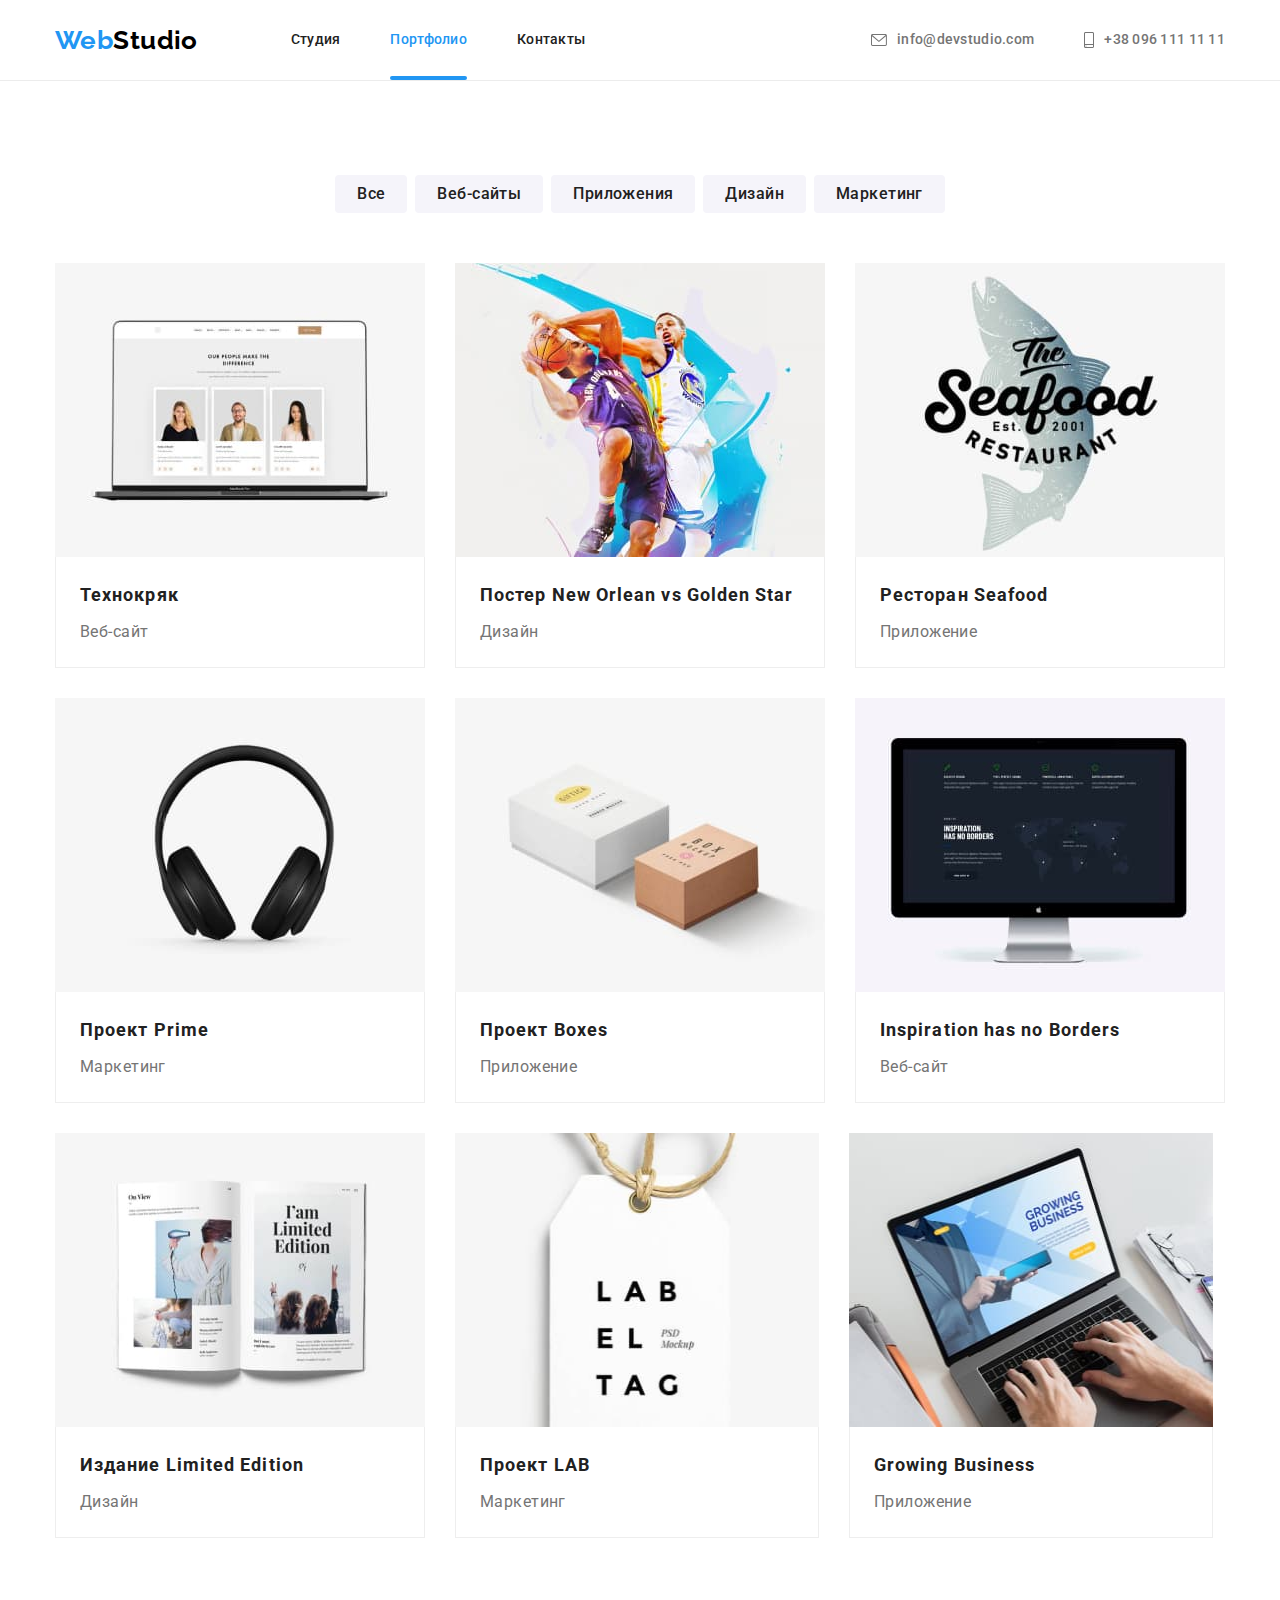
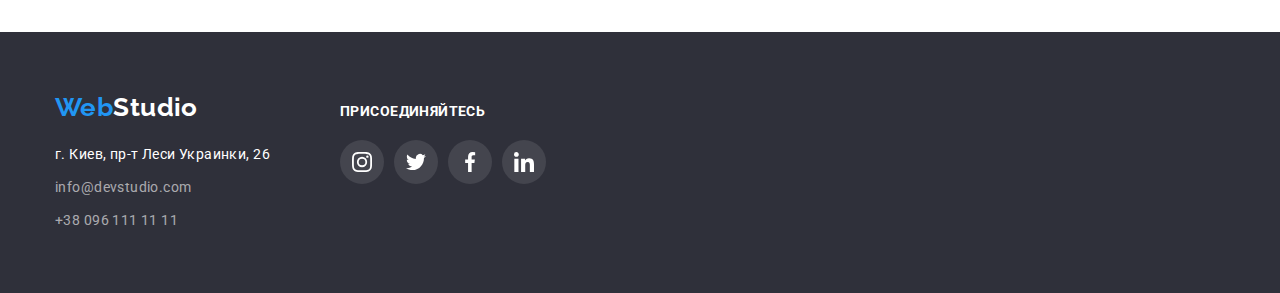
==== portfolio.html @ edb1d685 "start" ====
<!DOCTYPE html>
<html lang="ru">
  <head>
    <meta charset="UTF-8" />
    <meta http-equiv="X-UA-Compatible" content="IE=edge" />
    <meta name="viewport" content="width=device-width, initial-scale=1.0" />
    <title>WebStudio</title>
    <link rel="preconnect" href="https://fonts.googleapis.com" />
    <link rel="preconnect" href="https://fonts.gstatic.com" crossorigin />
    <link
      href="https://fonts.googleapis.com/css2?family=Raleway:wght@700&family=Roboto:wght@400;500;700;900&display=swap"
      rel="stylesheet"
    />
    <link
      rel="stylesheet"
      href="https://cdnjs.cloudflare.com/ajax/libs/modern-normalize/1.1.0/modern-normalize.min.css"
    />
    <link rel="stylesheet" href="./css/style.css" />
  </head>

  <body>
    <header>
      <div class="container header">
        <a class="logo" href="./index.html"
          >Web<span class="header-logo">Studio</span></a
        >
        <nav>
          <ul class="main-nav">
            <li><a href="./index.html">Студия</a></li>
            <li><a class="activity" href="./portfolio.html">Портфолио</a></li>
            <li><a href="">Контакты</a></li>
          </ul>
        </nav>
        <ul class="nav-address">
          <li>
            <a href="mailto:info@devstudio.com">
              <svg class="nav-address-icon" width="16" height="12">
                <use href="./images/icons.svg#icon-envelope"></use>
              </svg>
              info@devstudio.com</a
            >
          </li>
          <li>
            <a href="tel:+380961111111">
              <svg class="nav-address-icon" width="10" height="16">
                <use href="./images/icons.svg#icon-smartphone"></use>
              </svg>
              +38 096 111 11 11</a
            >
          </li>
        </ul>
      </div>
    </header>
    <main>
      <section class="section examples">
        <div class="container">
          <h1 class="hide">Примеры работ</h1>
          <ul class="list examples-button">
            <li class="examples-list">
              <button class="button" type="button">Все</button>
            </li>
            <li class="examples-list">
              <button class="button" type="button">Веб-сайты</button>
            </li>
            <li class="examples-list">
              <button class="button" type="button">Приложения</button>
            </li>
            <li class="examples-list">
              <button class="button" type="button">Дизайн</button>
            </li>
            <li class="examples-list">
              <button class="button" type="button">Маркетинг</button>
            </li>
          </ul>
          <ul class="list portfolio">
            <li class="portfolio-list">
              <a class="portfolio-list-box">
                <div class="card">
                  <img
                  src="./images/img-1.jpg"
                  alt="Ноутбук с командой"
                  width="370"
                  height="294"
                  />
                  <div class="portfolio-list-description">
                    <p>Ресурс предлагает комплексные предложения с разным уровнем функционала и сервисов. Все это позволит посетителю получить исчерпывающие сведения о компании или частном лице.</p>
                  </div>
                </div>
                <div class="border-box">
                  <h2 class="title">Технокряк</h2>
                  <p>Веб-сайт</p>
                </div>
              </a>
            </li>
            <li class="portfolio-list">
              <a class="portfolio-list-box">
                <div class="card">
                  <img
                    src="./images/img-2.jpg"
                    alt="Два баскетболиста с мячём"
                    width="370"
                    height="294"
                  />
                  <div class="portfolio-list-description">
                    <p>Ресурс предлагает комплексные предложения с разным уровнем функционала и сервисов. Все это позволит посетителю получить исчерпывающие сведения о компании или частном лице.</p>
                  </div>
                </div>
                <div class="border-box">
                  <h2 class="title">Постер New Orlean vs Golden Star</h2>
                  <p>Дизайн</p>
                </div>
              </a>
            </li>
            <li class="portfolio-list">
              <a class="portfolio-list-box">
                <div class="card">
                  <img
                    src="./images/img-3.jpg"
                    alt="Логотип рыбного ресторана"
                    width="370"
                    height="294"
                  />
                  <div class="portfolio-list-description">
                    <p>Ресурс предлагает комплексные предложения с разным уровнем функционала и сервисов. Все это позволит посетителю получить исчерпывающие сведения о компании или частном лице.</p>
                  </div>
                </div>
                  <div class="border-box">
                    <h2 class="title">Ресторан Seafood</h2>
                    <p>Приложение</p>
                  </div>
              </a>
            </li>
            <li class="portfolio-list">
              <a class="portfolio-list-box">
                <div class="card">
                  <img
                    src="./images/img-4.jpg"
                    alt="Наушники"
                    width="370"
                    height="294"
                  />
                  <div class="portfolio-list-description">
                    <p>Ресурс предлагает комплексные предложения с разным уровнем функционала и сервисов. Все это позволит посетителю получить исчерпывающие сведения о компании или частном лице.</p>
                  </div>
                  </div>
                  <div class="border-box">
                    <h2 class="title">Проект Prime</h2>
                    <p>Маркетинг</p>
                  </div>
              </a>
            </li>
            <li class="portfolio-list">
              <a class="portfolio-list-box">
                <div class="card">
                  <img
                    src="./images/img-5.jpg"
                    alt="Две коробки"
                    width="370"
                    height="294"
                  />
                  <div class="portfolio-list-description">
                    <p>Ресурс предлагает комплексные предложения с разным уровнем функционала и сервисов. Все это позволит посетителю получить исчерпывающие сведения о компании или частном лице.</p>
                  </div>
                  </div>
                  <div class="border-box">
                    <h2 class="title">Проект Boxes</h2>
                    <p>Приложение</p>
                  </div>
              </a>
            </li>
            <li class="portfolio-list">
              <a class="portfolio-list-box">
                  <div class="card">
                  <img
                    src="./images/img-6.jpg"
                    alt="Монитор с веб-сайтом"
                    width="370"
                    height="294"
                  />
                  <div class="portfolio-list-description">
                    <p>Ресурс предлагает комплексные предложения с разным уровнем функционала и сервисов. Все это позволит посетителю получить исчерпывающие сведения о компании или частном лице.</p>
                  </div>
                  </div>
                  <div class="border-box">
                    <h2 class="title">Inspiration has no Borders</h2>
                    <p>Веб-сайт</p>
                  </div>
              </a>
            </li>
            <li class="portfolio-list">
              <a class="portfolio-list-box">
                <div class="card">
                  <img
                    src="./images/img-7.jpg"
                    alt="Развернутый журнал"
                    width="370"
                    height="294"
                  />
                  <div class="portfolio-list-description">
                    <p>Ресурс предлагает комплексные предложения с разным уровнем функционала и сервисов. Все это позволит посетителю получить исчерпывающие сведения о компании или частном лице.</p>
                  </div>
                  </div>
                  <div class="border-box">
                    <h2 class="title">Издание Limited Edition</h2>
                    <p>Дизайн</p>
                  </div>
              </a>
            </li>
            <li class="portfolio-list">
              <a class="portfolio-list-box">
                <div class="card">
                  <img
                    src="./images/img-8.jpg"
                    alt="Белая лейба"
                    width="364"
                    height="294"
                  />
                  <div class="portfolio-list-description">
                    <p>Ресурс предлагает комплексные предложения с разным уровнем функционала и сервисов. Все это позволит посетителю получить исчерпывающие сведения о компании или частном лице.</p>
                  </div>
                  </div>
                  <div class="border-box">
                    <h2 class="title">Проект LAB</h2>
                    <p>Маркетинг</p>
                  </div>
              </a>
            </li>
            <li class="portfolio-list">
              <a class="portfolio-list-box">
                <div class="card">
                  <img
                    src="./images/img-9.jpg"
                    alt="Ноутбук с приложением"
                    width="364"
                    height="294"
                  />
                  <div class="portfolio-list-description">
                    <p>Ресурс предлагает комплексные предложения с разным уровнем функционала и сервисов. Все это позволит посетителю получить исчерпывающие сведения о компании или частном лице.</p>
                  </div>
                  </div>
                  <div class="border-box">
                    <h2 class="title">Growing Business</h2>
                    <p>Приложение</p>
                  </div>
              </a>
            </li>
          </ul>
        </div>
      </section>
    </main>
    <footer>
      <div class="container footer">
        <div class="contacts">
          <a class="logo" href="./index.html"
            >Web<span class="footer-logo">Studio</span></a
          >
          <address class="footer-address">
            <p class="address">г. Киев, пр-т Леси Украинки, 26</p>
            <ul class="footer-address">
              <li>
                <a href="mailto:info@devstudio.com">info@devstudio.com</a>
              </li>
              <li><a href="tel:+380961111111">+38 096 111 11 11</a></li>
            </ul>
          </address>
        </div>
        <div class="invitation">
          <h2>присоединяйтесь</h2>
          <ul class="social-icon">
            <li>
              <a class="social-icon-link invitation-icon" href="">
                <svg class="social-icon-list" width="20" height="20">
                  <use href="./images/icons.svg#icon-instagram"></use>
                </svg>
              </a>
            </li>
            <li>
              <a class="social-icon-link invitation-icon" href="">
                <svg class="social-icon-list" width="20" height="20">
                  <use href="./images/icons.svg#icon-twitter"></use>
                </svg>
              </a>
            </li>
            <li>
              <a class="social-icon-link invitation-icon" href="">
                <svg class="social-icon-list" width="20" height="20">
                  <use href="./images/icons.svg#icon-facebook"></use>
                </svg>
              </a>
            </li>
            <li>
              <a class="social-icon-link invitation-icon" href="">
                <svg class="social-icon-list" width="20" height="20">
                  <use href="./images/icons.svg#icon-linkedin"></use>
                </svg>
              </a>
            </li>
          </ul>
        </div>
      </div>
    </footer>
  </body>
</html>
---- css/style.css ----
:root {
  --main-text-color: #757575;
  --main-title-text-color: #212121;
  --accent-text-color: #2196f3;
  --adress-text-color: rgba(255, 255, 255, 0.6);
  --additional-text-color: #ffffff;
  --hero-background-color: #2f303a;
  --main-background-color: #ffffff;
  --button-hover: #188ce8;
  --header-logo-color: #000000;
  --button-background: #f5f4fa;
  --header-border: #ececec;
  --icon-color: #afb1b8;
  --background-card-color: rgba(33, 150, 243, 0.9);
  --time-animation: 250ms;
  --time-function: cubic-bezier(0.4, 0, 0.2, 1);
}

body {
  color: var(--main-text-color);
  background-color: var(--main-background-color);
  font-family: "Roboto", sans-serif;
  font-weight: 400;
  font-size: 14px;
  letter-spacing: 0.03em;
}
a {
  text-decoration: none;
}
li {
  list-style-type: none;
}
.container {
  width: 1200px;
  padding: 0 15px;
  margin-left: auto;
  margin-right: auto;
}
section + section {
  padding-top: 94px;
  padding-bottom: 94px;
}
/* Стили хедера */
header {
  border-bottom: 1px solid var(--header-border);
}
.header {
  display: flex;
  align-items: center;
}
.logo {
  color: var(--accent-text-color);
  font-family: "Raleway", sans-serif;
  font-weight: 700;
  font-size: 26px;
  line-height: 1.19;
}
.header > .logo {
  margin-right: 93px;
}
.header-logo {
  color: var(--header-logo-color);
}
.main-nav,
.nav-address {
  display: flex;
  margin-top: 0;
  margin-bottom: 0;
  padding-left: 0;
}
.nav-address {
  margin-left: auto;
}
.main-nav li,
.nav-address li {
  margin-right: 50px;
}
.main-nav li:last-child,
.nav-address li:last-child {
  margin-right: 0;
}
.main-nav a {
  display: block;
  padding-top: 32px;
  padding-bottom: 32px;

  color: var(--main-title-text-color);
  font-weight: 500;
  font-size: 14px;
  line-height: 1.14;
  letter-spacing: 0.02em;
}
.main-nav .activity {
  color: var(--accent-text-color);
}
.activity {
  position: relative;
}
.activity::after {
  content: "";
  position: absolute;
  bottom: 0;
  left: 0;
  height: 4px;
  width: 100%;
  border-radius: 2px;

  background-color: var(--accent-text-color);
}
.main-nav a:hover,
.main-nav a:focus,
.nav-address a:focus,
.nav-address a:hover,
.footer-address a:focus,
.footer-address a:hover {
  color: var(--accent-text-color);
}
.main-nav a,
.nav-address a,
.footer-address a {
  transition: color var(--time-animation) var(--time-function);
}
.nav-address-icon {
  margin-right: 10px;

  fill: currentColor;

  transition: fill var(--time-animation) var(--time-function);
}
.nav-address-icon:hover,
.nav-address-icon:focus {
  fill: var(--accent-text-color);
}
.nav-address a {
  display: flex;
  align-items: center;

  color: var(--main-text-color);
  font-weight: 500;
  font-size: 14px;
  line-height: 1.14;
  letter-spacing: 0.02em;
}
/* Стили Студии */

.hero {
  text-align: center;
  background-color: var(--hero-background-color);
  color: var(--additional-text-color);
}
.background {
  height: 600px;
  max-width: 1600px;
  margin-right: auto;
  margin-left: auto;
  padding-top: 200px;
  padding-bottom: 200px;

  background-image: linear-gradient(
      to right,
      rgba(47, 48, 58, 0.4),
      rgba(47, 48, 58, 0.4)
    ),
    url(../images/Bg-image-main.jpg);
  background-size: cover;
  background-repeat: no-repeat;
  background-position: center;
}
.hero h1 {
  margin-top: 0;
  margin-bottom: 30px;

  font-weight: 900;
  font-size: 44px;
  line-height: 1.36;
  line-height: 1.36;
  letter-spacing: 0.06em;
  text-transform: uppercase;
}
.order {
  height: 50px;
  padding: 10px 32px;

  border: 1px solid var(--accent-text-color);
  border-radius: 4px;

  cursor: pointer;

  color: var(--additional-text-color);
  background-color: var(--accent-text-color);
  font-family: inherit;
  font-weight: 700;
  font-size: 16px;
  line-height: 1.88;
  letter-spacing: 0.06em;
  text-align: center;
  box-shadow: 0px 4px 4px 0px #00000026;

  transition: background-color var(--time-animation) var(--time-function),
    border-color var(--time-animation) var(--time-function);
}
.order:hover,
.order:focus {
  border-color: transparent;
  background-color: var(--button-hover);
}
.section .title {
  margin-top: 0;
  margin-bottom: 10px;

  color: var(--main-title-text-color);
}
.hide {
  /* Удаляем элемент из потока документа */
  position: absolute;
  /* Временное решение для неверно произносимого, размазанного текста */
  white-space: nowrap;
  /* Устанавливаем минимально возможный размер (некоторые скринридеры игнорируют элементы с нулевой высотой и шириной) */
  width: 1px;
  height: 1px;
  /* Скрываем вылезающий за границы контент */
  overflow: hidden;
  /* Сбрасываем любые свойства, которые могут повлиять на размер элемента */
  border: 0;
  padding: 0;
  /* Вырезаем ту часть контента, которая должна отображаться. */
  /* Устаревшее свойство clip для старых браузеров */
  clip: rect(0 0 0 0);
  /* clip-path для новых браузеров. inset(50%) определяет область вставки, которая позволит контенту исчезнуть.  */
  clip-path: inset(50%);
  /* Похоже, никто до конца не понимает, почему тут margin: -1px. Кроме того, это приводит к проблемам (читай: https://github.com/h5bp/html5-boilerplate/issues/1985). */
  margin: -1px;
}
.feature-list {
  display: flex;
  margin-bottom: 0;
  margin-top: 0;
  padding-left: 0;
}
.feature-icon {
  display: flex;
  width: 270px;
  height: 120px;
  margin-bottom: 30px;
  border-radius: 4px;

  justify-content: center;
  align-items: center;

  background-color: var(--button-background);
}
.feature-list-item,
.team-list-item {
  flex-basis: calc((100% -90px) / 4);
  margin-right: 30px;
}
.feature-list-item:last-child,
.team-list-item:last-child,
.title-list:last-child {
  margin-right: 0;
}
.team-list-item {
  border-radius: 0px 0px 4px 4px;
  box-shadow: 0px 1px 3px rgba(0, 0, 0, 0.12), 0px 1px 1px rgba(0, 0, 0, 0.14),
    0px 2px 1px rgba(0, 0, 0, 0.2);
}
.feature .title {
  font-weight: 700;
  font-size: 14px;
  line-height: 1.14;
  text-transform: uppercase;
}
.feature p {
  margin-top: 0;
  margin-bottom: 0;
  line-height: 1.71;
}
.team {
  background-color: var(--button-background);
}
.team-list-item {
  background-color: var(--main-background-color);
}
.section-works {
  padding-top: 0;
}
.title.works {
  margin-bottom: 50px;

  text-align: center;

  font-size: 36px;
  line-height: 1.17;
}
.team-member {
  padding-bottom: 30px;
  padding-top: 30px;
}
.team h3 {
  text-align: center;

  font-weight: 500;
  font-size: 16px;
  line-height: 1.19;
}
.team p {
  margin-top: 0;
  margin-bottom: 16px;

  text-align: center;

  font-size: 16px;
  line-height: 1.19;
}
.list {
  display: flex;

  margin-top: 0;
  margin-bottom: 0;
  padding-left: 0;
}
.title-list img {
  display: block;
}
.title-list {
  position: relative;

  flex-basis: calc((100% -60px) / 3);
  margin-right: 30px;
}
.desckription {
  position: absolute;
  bottom: 0;
  left: 0;
  display: flex;


  width: 100%;
  height: 70px;

  justify-content: center;
  align-items: center;

  background: rgba(47, 48, 58, 0.8);
  font-weight: 700;
  text-transform: uppercase;
  color: var(--additional-text-color);
}
.social-icon {
  display: flex;
  padding: 0;

  margin-bottom: 0;
  margin-top: 0;

  justify-content: center;
}
.social-icon-link {
  display: flex;
  width: 44px;
  height: 44px;
  border-radius: 50%;

  justify-content: center;
  align-items: center;

  transition: background-color var(--time-animation) var(--time-function);
}
.social-icon li + li {
  margin-left: 10px;
}
.social-icon-list {
  fill: var(--icon-color);

  transition: fill var(--time-animation) var(--time-function);
}
.social-icon-link:hover,
.social-icon-link:focus {
  background-color: var(--accent-text-color);
}
.social-icon-link:hover .social-icon-list,
.social-icon-link:focus .social-icon-list {
  fill: var(--additional-text-color);
}
.clients {
  justify-content: center;
}
.client-link {
  display: flex;
  width: 170px;
  height: 92px;
  border: 1px solid var(--icon-color);
  border-radius: 4px;

  justify-content: center;
  align-items: center;

  transition: border-color var(--time-animation) var(--time-function),
    box-shadow var(--time-animation) var(--time-function);
}
.clients li + li {
  margin-left: 30px;
}
.client-list {
  display: flex;

  justify-content: center;

  fill: var(--icon-color);

  transition: fill var(--time-animation) var(--time-function);
}
.client-link:hover,
.client-link:focus {
  border-color: var(--accent-text-color);
  box-shadow: 0px 4px 4px rgba(0, 0, 0, 0.25);
}
.client-link:hover .client-list,
.client-link:focus .client-list {
  fill: var(--accent-text-color);
}

/* Стили футера */
footer {
  padding-top: 60px;
  padding-bottom: 60px;

  background-color: var(--hero-background-color);
}
.footer-logo {
  color: var(--additional-text-color);
}
.address {
  margin-top: 20px;
  margin-bottom: 0;

  color: var(--additional-text-color);
  font-style: normal;
  line-height: 1.71;
}
.footer-address a {
  color: var(--adress-text-color);
  font-style: normal;
  line-height: 1.71;
}
.footer-address li {
  margin-top: 9px;
}
.footer-address {
  margin-top: 0;
  margin-bottom: 0;
  padding-left: 0;
}
.footer {
  display: flex;
}
.contacts {
  margin-right: 70px;
}
.invitation h2 {
  margin-bottom: 20px;

  font-weight: 700;
  font-size: 14px;
  line-height: 1.14;
  letter-spacing: 0.03em;
  text-transform: uppercase;
  color: var(--additional-text-color);
}
.invitation-list {
  margin-right: 10px;
}
.invitation .list li:last-child {
  margin-right: 0;
}
.invitation-icon {
  background-color: rgba(255, 255, 255, 0.1);
}
.invitation-icon .social-icon-list {
  fill: var(--additional-text-color);
}

/* Стили Портфолио */
.section.examples {
  padding-top: 94px;
  padding-bottom: 94px;
}
.examples-button {
  margin-bottom: 50px;

  justify-content: center;
}
.examples-list {
  margin-right: 8px;
}
.examples-list:last-child {
  margin-right: 0;
}
.button {
  padding: 6px 22px;
  border: none;
  border-radius: 4px;

  cursor: pointer;
  text-align: center;

  font-family: inherit;
  font-weight: 500;
  font-size: 16px;
  line-height: 1.62;
  letter-spacing: inherit;
  color: var(--main-title-text-color);
  background-color: var(--button-background);

  transition: color var(--time-animation) var(--time-function),
    background-color var(--time-animation) var(--time-function),
    box-shadow var(--time-animation) var(--time-function);
}
.button:focus,
.button:hover {
  color: var(--additional-text-color);
  background-color: var(--accent-text-color);
  box-shadow: 0px 3px 1px rgba(0, 0, 0, 0.1), 0px 1px 2px rgba(0, 0, 0, 0.08),
    0px 2px 2px rgba(0, 0, 0, 0.12);
}
.portfolio {
  flex-wrap: wrap;
}
.portfolio-list {
  margin-right: 30px;
  margin-bottom: 30px;
}
.portfolio-list:nth-child(3n) {
  margin-right: 0;
}
.portfolio-list:nth-last-child(-n + 3) {
  margin-bottom: 0;
}
.examples .title {
  margin-bottom: 4px;

  font-size: 18px;
  line-height: 2;
  letter-spacing: 0.06em;
}
.border-box p {
  margin-top: 0;
  margin-bottom: 0;

  font-size: 16px;
  line-height: 1.88;
}
.card {
  position: relative;
  overflow: hidden;
}
.portfolio-list img {
  display: block;
}
.portfolio-list-description {
  position: absolute;
  bottom: 0;
  left: 0;
  width: 100%;
  height: 100%;

  padding: 63px 24px;

  background-color: var(--background-card-color);
  font-size: 18px;
  line-height: 1.56;
  color: var(--additional-text-color);
  
  transform: translateY(100%);

  transition: transform var(--time-animation) var(--time-function);

}
.portfolio-list-description p{
  margin: 0;
}


.border-box {
  display: block;
  padding: 20px 24px;
  border: 1px solid #eeeeee;
  border-top: transparent;
}
.portfolio-list-box {
  display: block;
  /* border: 1px solid #EEEEEE; */
  max-width: 370px;

  transition: border-top var(--time-animation) var(--time-function),
    box-shadow var(--time-animation) var(--time-function);
}
.portfolio-list-box:hover,
.portfolio-list-box:focus {
  border-top: #eeeeee;
  box-shadow: 0px 1px 1px rgba(0, 0, 0, 0.12), 0px 4px 4px rgba(0, 0, 0, 0.06),
    1px 4px 6px rgba(0, 0, 0, 0.16);
}
.portfolio-list-box:hover .portfolio-list-description,
.portfolio-list-box:focus .portfolio-list-description {
  transform: translateY(0);
}

/* Модальне вікно */

.backdrop {
  position: fixed;
  top: 0;
  left: 0;
  width: 100%;
  height: 100%;
  
  background: rgba(0, 0, 0, 0.2);

  opacity: 1;
  transition: opacity var(--time-animation) var(--time-function);
  
}
.backdrop.is-hidden {
  pointer-events: none;
  opacity: 0;

}
.backdrop.is-hidden .modal {
  top: 50%;
  left: 50%;
  transform: translate(-50%, -50%) scale(0.5);
}
.modal {
  position: absolute;
  top: 50%;
  left: 50%;
  transform: translate(-50%, -50%) scale(1);

  display: flex;
  justify-content: right;

  width: 528px;
  height: 581px;

  background-color: var(--additional-text-color);
  box-shadow: 0px 1px 3px rgba(0, 0, 0, 0.12), 0px 1px 1px rgba(0, 0, 0, 0.14), 0px 2px 1px rgba(0, 0, 0, 0.2);
  border-radius: 4px;
  transition: transform var(--time-animation) var(--time-function);
}

.button-close {
  display: flex;
  justify-content: center;
  align-items: center;
  width: 30px;
  height: 30px;
  padding: 0;
  border: 0;
  margin-top: 8px;
  margin-right: 8px;

  cursor: pointer;

  border: 1px solid rgba(0, 0, 0, 0.1);
  border-radius: 50%;
  background-color: var(--main-background-color);

}
.icon-close {
  fill: var(--header-logo-color);
}
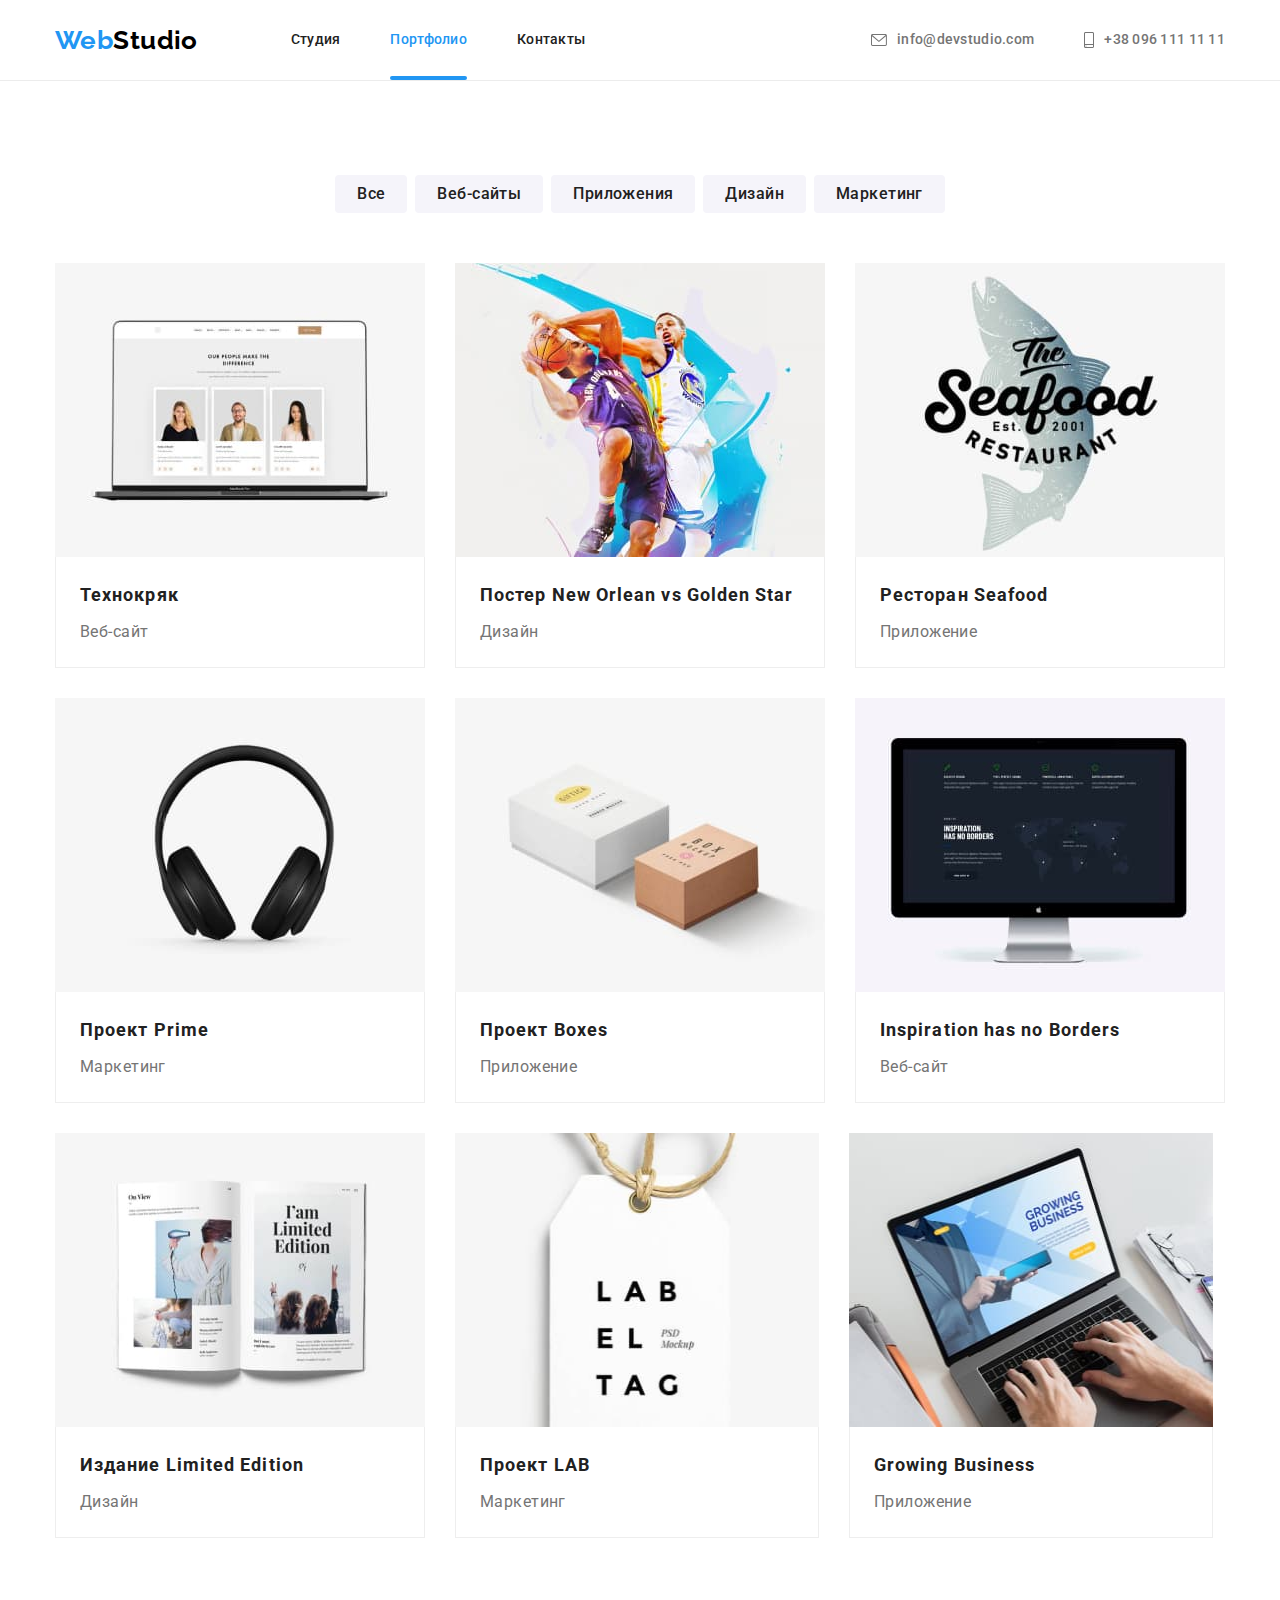
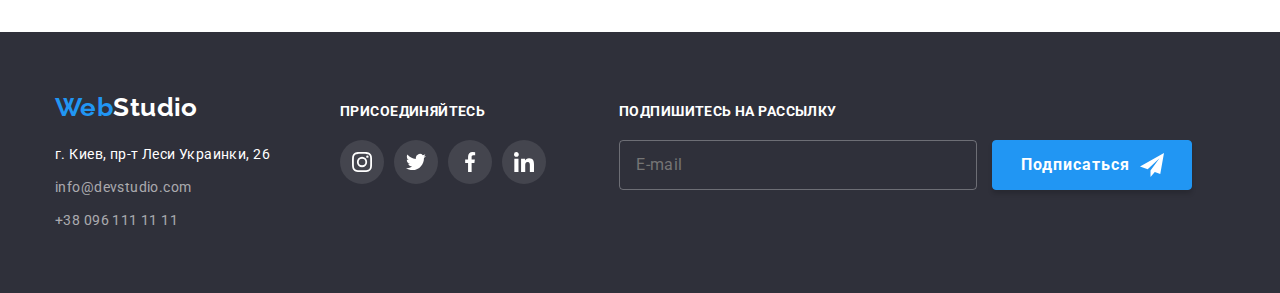
==== commit bfd612ef: "Додавання форми підписки у футер" ====
--- a/portfolio.html
+++ b/portfolio.html
@@ -297,6 +297,17 @@
             </li>
           </ul>
         </div>
+        <form class="subscription">
+          <h2>Подпишитесь на рассылку</h2>
+          <label>
+            <input class="subscription-input" type="mail" name="E-mail" placeholder="E-mail" required>
+          </label>
+          <button class="order subscription-button" type="submit">Подписаться
+            <svg class="icon-send" height="24" width="24">
+            <use href="./images/icons.svg#icon-send"></use> 
+            </svg>
+          </button>
+        </form>
       </div>
     </footer>
   </body>
--- a/css/style.css
+++ b/css/style.css
@@ -14,6 +14,7 @@
   --background-card-color: rgba(33, 150, 243, 0.9);
   --time-animation: 250ms;
   --time-function: cubic-bezier(0.4, 0, 0.2, 1);
+  --subscription-input-color: rgba(255, 255, 255, 0.3);
 }
 
 body {
@@ -457,7 +458,8 @@
 .contacts {
   margin-right: 70px;
 }
-.invitation h2 {
+.invitation h2,
+.subscription h2  {
   margin-bottom: 20px;
 
   font-weight: 700;
@@ -479,6 +481,40 @@
 .invitation-icon .social-icon-list {
   fill: var(--additional-text-color);
 }
+.subscription {
+  margin-left: 73px;
+}
+.subscription-button {
+  display: inline-flex;
+  align-items: center;
+  justify-content: center;
+
+  width: 200px;
+  padding-left: 0;
+  padding-right: 0;
+  box-shadow: 0px 4px 4px rgba(0, 0, 0, 0.15);
+}
+/* box-shadow: (0px 4px 4px rgba(0, 0, 0, 0.15)); */
+
+.subscription-input {
+  width: 358px;
+  height: 50px;
+  margin-right: 12px;
+  padding: 15px 16px;
+  border: 1px solid var(--subscription-input-color);
+  border-radius: 4px;
+  font-size: 16px;
+  line-height: 1.25;
+  letter-spacing: 0.03em;
+  background-color: inherit;
+  color: var(--adress-text-color);
+
+}
+.icon-send {
+  margin-left: 10px;
+  fill: var(--additional-text-color);
+}
+
 
 /* Стили Портфолио */
 .section.examples {
@@ -579,8 +615,6 @@
 .portfolio-list-description p{
   margin: 0;
 }
-
-
 .border-box {
   display: block;
   padding: 20px 24px;
@@ -614,7 +648,7 @@
   left: 0;
   width: 100%;
   height: 100%;
-  
+ 
   background: rgba(0, 0, 0, 0.2);
 
   opacity: 1;
@@ -637,19 +671,18 @@
   left: 50%;
   transform: translate(-50%, -50%) scale(1);
 
-  display: flex;
-  justify-content: right;
-
   width: 528px;
   height: 581px;
-
+  border-radius: 4px;
   background-color: var(--additional-text-color);
+  font-size: 12px;
   box-shadow: 0px 1px 3px rgba(0, 0, 0, 0.12), 0px 1px 1px rgba(0, 0, 0, 0.14), 0px 2px 1px rgba(0, 0, 0, 0.2);
-  border-radius: 4px;
   transition: transform var(--time-animation) var(--time-function);
 }
-
 .button-close {
+  position: absolute;
+  top: 8px;
+  right: 8px;
   display: flex;
   justify-content: center;
   align-items: center;
@@ -657,8 +690,6 @@
   height: 30px;
   padding: 0;
   border: 0;
-  margin-top: 8px;
-  margin-right: 8px;
 
   cursor: pointer;
 
@@ -667,6 +698,118 @@
   background-color: var(--main-background-color);
 
 }
+.button-close:hover .icon-close,
+.button-close:focus .icon-close {
+  fill: var(--accent-text-color);
+}
 .icon-close {
   fill: var(--header-logo-color);
+}
+.form-modal {
+  margin: 40px;
+}
+.form-modal h2 {
+  margin: 0 0 12px 0;
+  font-size: 20px;
+  color: var(--main-title-text-color);
+
+}
+.form-box {
+  position: relative;
+}
+.svg-modal {
+  position: absolute;
+  bottom: 11px;
+  left: 12px;
+  fill: var(--header-logo-colo);
+}
+.label {
+  display: block;
+}
+.input-date {
+display: block;
+width: 100%;
+margin-bottom: 10px;
+margin-top: 4px;
+padding-left: 42px;
+padding-right: 15px;
+height: 40px;
+border: 1px solid rgba(33, 33, 33, 0.2);
+border-radius: 4px;
+outline: none;
+
+font-size: 12px;
+line-height: 1.17;
+color: var(--main-text-color);
+}
+.input-date:focus {
+  border-color: var(--accent-text-color);
+}
+.input-date:focus + .svg-modal{
+  fill: var(--accent-text-color);
+}
+
+.label textarea {
+  height: 120px;
+  resize: none;
+  color: rgba(117, 117, 117, 0.5);
+  letter-spacing: 0.01em;
+  padding: 12px 16px;
+  margin-bottom: 20px;
+}
+.approval-box {
+   /* Удаляем элемент из потока документа */
+   position: absolute;
+   /* Временное решение для неверно произносимого, размазанного текста */
+   white-space: nowrap;
+   /* Устанавливаем минимально возможный размер (некоторые скринридеры игнорируют элементы с нулевой высотой и шириной) */
+   width: 1px;
+   height: 1px;
+   /* Скрываем вылезающий за границы контент */
+   overflow: hidden;
+   /* Сбрасываем любые свойства, которые могут повлиять на размер элемента */
+   border: 0;
+   padding: 0;
+   /* Вырезаем ту часть контента, которая должна отображаться. */
+   /* Устаревшее свойство clip для старых браузеров */
+   clip: rect(0 0 0 0);
+   /* clip-path для новых браузеров. inset(50%) определяет область вставки, которая позволит контенту исчезнуть.  */
+   clip-path: inset(50%);
+   /* Похоже, никто до конца не понимает, почему тут margin: -1px. Кроме того, это приводит к проблемам (читай: https://github.com/h5bp/html5-boilerplate/issues/1985). */
+   margin: -1px;
+}
+
+.custum-checkbox {
+  display: inline-block;
+  width: 16px;
+  height: 15px;
+  border: 2px solid var(--header-logo-color);
+  border-radius: 4px;
+  margin-right: 8px;
+}
+.approval-box:checked + .custum-checkbox {
+  background-image: url(../images/check.svg);
+  background-size: contain;
+  background-origin: border-box;
+  border-color: var(--accent-text-color);
+  background-color: var(--accent-text-color);
+}
+.approval-box:checked {
+  color: green;
+}
+.form-checkbox {
+  display: inline-flex;
+  align-items: center;
+}
+.contract {
+  color: var(--accent-text-color);
+  text-decoration: underline;
+}
+.order.form-button{
+  display: block;
+  width: 200px;
+  box-shadow: 0px 4px 4px rgba(0, 0, 0, 0.15);
+  margin-right: auto;
+  margin-left: auto;
+  margin-top: 30px;
 }